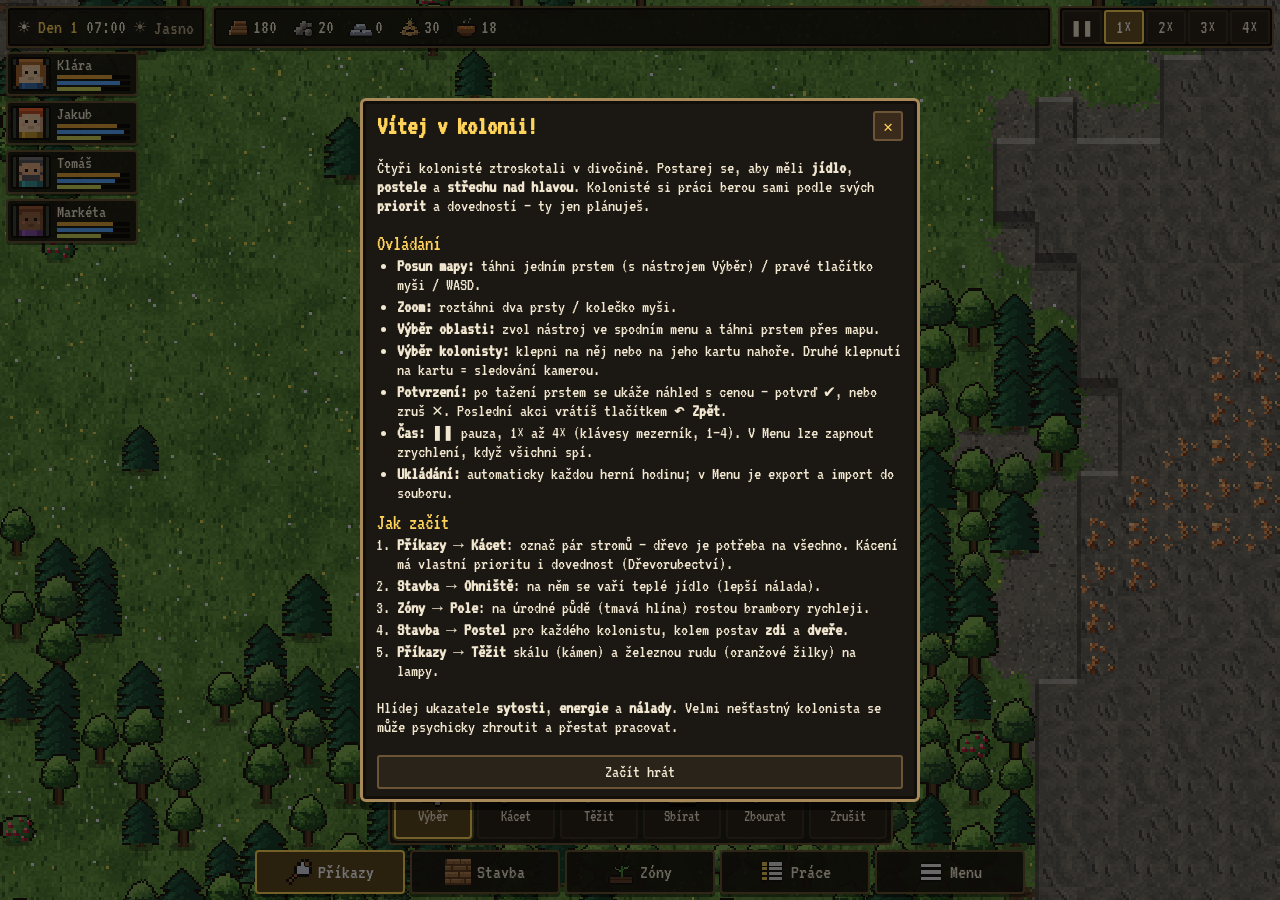
==== index.html @ eda62c25 "Phase 1: saving, batched building, lumberjacking, confirm/undo, 4x speed, perf - Save: autosave to l" ====
<!DOCTYPE html>
<html lang="cs">
<head>
  <meta charset="UTF-8">
  <meta name="viewport" content="width=device-width, initial-scale=1, maximum-scale=1, user-scalable=no, viewport-fit=cover">
  <meta name="mobile-web-app-capable" content="yes">
  <meta name="apple-mobile-web-app-capable" content="yes">
  <meta name="theme-color" content="#1b1712">
  <title>Kolonie – budovatelská survival hra</title>
  <link rel="preconnect" href="https://fonts.googleapis.com">
  <link href="https://fonts.googleapis.com/css2?family=VT323&display=swap" rel="stylesheet">
  <link rel="stylesheet" href="css/style.css">
</head>
<body>
  <canvas id="game"></canvas>

  <div id="topbar">
    <div id="clock" class="panel">
      <span id="sunIcon">☀️</span>
      <span id="dayLabel">Den 1</span>
      <span id="timeLabel">07:00</span>
      <span id="weatherLabel"></span>
    </div>
    <div id="resources" class="panel"></div>
    <div id="speed" class="panel"></div>
  </div>

  <div id="colonistBar"></div>
  <div id="infoPanel" class="panel hidden"></div>
  <div id="toasts"></div>
  <div id="pausedBadge">PAUZA</div>
  <div id="fastBadge">▶▶ Všichni spí – čas zrychlen</div>
  <input type="file" id="importFile" accept=".json,application/json" class="hidden">

  <div id="bottom">
    <div id="actionRow">
      <div id="toolHint" class="panel hidden"><span id="hintText"></span><button id="hintClose" class="x">✕</button></div>
      <div id="confirmBar" class="panel hidden">
        <span id="confirmText"></span>
        <button id="confirmOk" class="cbtn ok">✔ Potvrdit</button>
        <button id="confirmNo" class="cbtn no">✕ Zrušit</button>
      </div>
      <button id="undoBtn" class="panel hidden" title="Vrátit poslední akci (Ctrl+Z)">↶ Zpět</button>
    </div>
    <div id="toolRow"></div>
    <div id="tabRow"></div>
  </div>

  <div id="modal" class="hidden"></div>
  <div id="loading"><div>Generuji svět…</div></div>

  <script src="js/utils.js"></script>
  <script src="js/config.js"></script>
  <script src="js/world.js"></script>
  <script src="js/pathfinding.js"></script>
  <script src="js/time.js"></script>
  <script src="js/jobs.js"></script>
  <script src="js/sprites.js"></script>
  <script src="js/colonist.js"></script>
  <script src="js/camera.js"></script>
  <script src="js/tools.js"></script>
  <script src="js/input.js"></script>
  <script src="js/renderer.js"></script>
  <script src="js/ui.js"></script>
  <script src="js/save.js"></script>
  <script src="js/game.js"></script>
  <script src="js/main.js"></script>
</body>
</html>
---- css/style.css ----
:root {
  --bg: #1b1712;
  --panel: rgba(30, 25, 19, 0.92);
  --panel2: #2a231a;
  --border: #6b5536;
  --border-light: #a88a5a;
  --text: #f1e6cf;
  --muted: #b9a888;
  --accent: #ffd35a;
  --good: #7ee07e;
  --bad: #ff6b5e;
  --safe-b: env(safe-area-inset-bottom, 0px);
  --safe-t: env(safe-area-inset-top, 0px);
}
* { box-sizing: border-box; -webkit-tap-highlight-color: transparent; }
html, body {
  margin: 0; height: 100%; overflow: hidden; background: var(--bg); color: var(--text);
  font-family: 'VT323', 'Courier New', monospace; font-size: 18px;
  user-select: none; -webkit-user-select: none; touch-action: none; overscroll-behavior: none;
}
canvas#game { position: fixed; inset: 0; display: block; touch-action: none; image-rendering: pixelated; }
button { font-family: inherit; color: inherit; cursor: pointer; }
.hidden { display: none !important; }
.pix { image-rendering: pixelated; image-rendering: crisp-edges; }

.panel {
  background: var(--panel);
  border: 2px solid var(--border);
  box-shadow: inset 0 0 0 2px #120e0a, 0 3px 0 rgba(0,0,0,0.45);
  border-radius: 4px;
}

/* ---------- Horní lišta ---------- */
#topbar {
  position: fixed; top: calc(6px + var(--safe-t)); left: 6px; right: 6px;
  display: flex; gap: 6px; align-items: stretch; pointer-events: none; z-index: 5; flex-wrap: wrap;
}
#topbar > * { pointer-events: auto; }
#clock { display: flex; gap: 8px; align-items: center; padding: 2px 10px; font-size: 20px; white-space: nowrap; }
#dayLabel { color: var(--accent); }
#weatherLabel { color: var(--muted); }
#resources { display: flex; gap: 2px; align-items: center; padding: 2px 6px; flex: 1 1 auto; min-width: 0; overflow-x: auto; scrollbar-width: none; }
#resources::-webkit-scrollbar { display: none; }
.res { display: flex; align-items: center; gap: 3px; padding: 0 6px; font-size: 20px; white-space: nowrap; }
.res img { width: 24px; height: 24px; }
#speed { display: flex; gap: 2px; padding: 2px; }
.spd {
  background: var(--panel2); border: 2px solid #3d3122; min-width: 40px; height: 34px; font-size: 19px; border-radius: 3px; padding: 0 4px;
}
.spd.active { background: #6b5225; border-color: var(--accent); color: #fff; }

/* ---------- Kolonisté ---------- */
#colonistBar {
  position: fixed; top: calc(52px + var(--safe-t)); left: 6px; display: flex; flex-direction: column; gap: 5px; z-index: 5;
}
.ccard {
  display: flex; gap: 6px; align-items: center; width: 132px; padding: 3px 6px 3px 3px; cursor: pointer;
  background: var(--panel); border: 2px solid var(--border); border-radius: 4px; box-shadow: 0 2px 0 rgba(0,0,0,0.4);
}
.ccard.sel { border-color: var(--accent); background: rgba(70, 55, 22, 0.95); }
.ccard.alert { animation: blink 1s steps(2) infinite; }
@keyframes blink { 50% { border-color: var(--bad); } }
.portrait { width: 40px; height: 34px; background: #3b4a3a; border: 2px solid #120e0a; border-radius: 3px; object-fit: cover; }
.portrait.sm { width: 26px; height: 22px; vertical-align: middle; margin-right: 6px; }
.cinfo { flex: 1; min-width: 0; }
.cname { font-size: 18px; line-height: 16px; margin-bottom: 2px; white-space: nowrap; overflow: hidden; text-overflow: ellipsis; }
.mini { height: 4px; background: #0e0b08; margin-top: 2px; }
.mini i { display: block; height: 100%; }
.b-food { background: #e3a23b; }
.b-energy { background: #58a6ff; }

/* ---------- Info panel ---------- */
#infoPanel {
  position: fixed; top: calc(52px + var(--safe-t)); right: 6px; width: 300px; max-height: calc(100% - 250px);
  overflow-y: auto; padding: 8px 10px; z-index: 6; font-size: 18px;
}
.phead { display: flex; gap: 8px; align-items: center; margin-bottom: 4px; }
.phead > div { flex: 1; }
.ptitle { font-size: 22px; color: var(--accent); line-height: 20px; }
.psub { color: var(--muted); line-height: 16px; }
.psub small { font-size: 15px; }
.pact { background: #120e0a; padding: 3px 6px; margin: 4px 0 6px; border-left: 3px solid var(--good); }
.psec { margin: 8px 0 2px; color: var(--accent); border-bottom: 1px solid var(--border); }
.stat, .skill { display: flex; align-items: center; gap: 6px; height: 20px; }
.stat > span, .skill > span { width: 70px; white-space: nowrap; }
.skill > span { width: 112px; }
.stat > b, .skill > b { width: 26px; text-align: right; font-weight: normal; }
.bar, .sbar { flex: 1; height: 10px; background: #0e0b08; border: 1px solid #3d3122; position: relative; }
.bar i, .sbar i { position: absolute; left: 0; top: 0; bottom: 0; display: block; }
.sbar i { background: #8a7a52; }
.sbar u { position: absolute; left: 0; bottom: 0; height: 2px; background: var(--accent); }
.moodl { text-align: right; color: var(--muted); font-size: 16px; margin-top: -2px; }
.thoughts .th { display: flex; justify-content: space-between; line-height: 18px; }
.th.pos b { color: var(--good); }
.th.neg b { color: var(--bad); }
.th b { font-weight: normal; }
.pbtns { display: flex; gap: 6px; margin-top: 8px; }
.pbtns button, .menu button {
  flex: 1; background: var(--panel2); border: 2px solid var(--border); padding: 6px; font-size: 18px; border-radius: 3px;
}
.pbtns button:active, .menu button:active { background: #4a3a22; }
.ttab { width: 100%; border-collapse: collapse; }
.ttab td { padding: 1px 4px; border-bottom: 1px solid #3a2f22; }
.ttab td:first-child { color: var(--muted); width: 40%; }
.x { background: #3a2a1c; border: 2px solid var(--border); width: 30px; height: 30px; border-radius: 3px; font-size: 16px; flex: none; }

/* ---------- Spodní menu ---------- */
#bottom {
  position: fixed; left: 0; right: 0; bottom: 0; z-index: 7; padding: 0 6px calc(6px + var(--safe-b));
  display: flex; flex-direction: column; gap: 5px; pointer-events: none;
}
#bottom > * { pointer-events: auto; }
#bottom > #actionRow { display: flex; align-items: flex-end; justify-content: center; gap: 6px; pointer-events: none; position: relative; min-height: 0; }
#actionRow > * { pointer-events: auto; }
#toolHint, #confirmBar { display: flex; align-items: center; gap: 8px; padding: 4px 6px 4px 10px; max-width: 680px; font-size: 18px; line-height: 18px; min-width: 0; }
#confirmBar { border-color: var(--accent); flex-wrap: wrap; justify-content: flex-end; }
#confirmText { flex: 1 1 140px; }
#confirmText em { color: var(--bad); font-style: normal; }
#confirmBar i { color: var(--accent); font-style: normal; }
.cbtn { height: 40px; padding: 0 12px; font-size: 19px; border-radius: 3px; border: 2px solid var(--border); background: var(--panel2); white-space: nowrap; }
.cbtn.ok { background: #2f5a2c; border-color: #7ee07e; color: #fff; }
.cbtn.ok:disabled { opacity: 0.4; }
.cbtn.no { background: #5a2c28; border-color: #c9675e; }
#undoBtn { flex: none; height: 40px; padding: 0 12px; font-size: 19px; white-space: nowrap; }
#undoBtn:active { background: #4a3a22; }
#toolHint i { color: var(--accent); font-style: normal; }
#toolRow {
  display: flex; gap: 5px; overflow-x: auto; padding: 4px; scrollbar-width: none;
  background: var(--panel); border: 2px solid var(--border); border-radius: 4px; align-self: center; max-width: 100%;
}
#toolRow::-webkit-scrollbar { display: none; }
.tool {
  flex: none; display: flex; flex-direction: column; align-items: center; justify-content: flex-start; width: 78px; min-height: 74px; padding: 4px 2px;
  background: var(--panel2); border: 2px solid #3d3122; border-radius: 4px; line-height: 15px;
}
.tool img { width: 36px; height: 36px; margin-bottom: 2px; }
.tool .tname { font-size: 16px; text-align: center; }
.tool .tcost { font-size: 13px; color: var(--muted); text-align: center; line-height: 12px; }
.tool.active { background: #5d4720; border-color: var(--accent); box-shadow: 0 0 0 2px rgba(255,211,90,0.25); }
.tool:active { transform: translateY(1px); }
#tabRow { display: flex; gap: 5px; justify-content: center; }
.tab {
  flex: 1 1 0; max-width: 150px; display: flex; align-items: center; justify-content: center; gap: 6px; height: 44px; font-size: 20px;
  background: var(--panel); border: 2px solid var(--border); border-radius: 4px; box-shadow: 0 3px 0 rgba(0,0,0,0.45);
}
.tab img { width: 26px; height: 26px; }
.tab.active { background: #5d4720; border-color: var(--accent); color: #fff; }

/* ---------- Notifikace ---------- */
#toasts {
  position: fixed; top: calc(52px + var(--safe-t)); left: 50%; transform: translateX(-50%); z-index: 8;
  display: flex; flex-direction: column; gap: 4px; align-items: center; pointer-events: none; width: min(460px, calc(100% - 300px));
}
.toast {
  background: var(--panel); border: 2px solid var(--border); border-left-width: 6px; padding: 3px 10px; border-radius: 3px;
  font-size: 18px; transition: opacity .5s, transform .5s; animation: tin .25s ease-out; text-align: center;
}
.toast.good { border-left-color: var(--good); }
.toast.warn { border-left-color: var(--bad); color: #ffd7cf; }
.toast.info { border-left-color: #58a6ff; }
.toast.out { opacity: 0; transform: translateY(-8px); }
@keyframes tin { from { opacity: 0; transform: translateY(-8px); } }

#pausedBadge {
  position: fixed; top: calc(52px + var(--safe-t)); left: 50%; transform: translateX(-50%); display: none;
  font-size: 26px; color: var(--accent); text-shadow: 2px 2px 0 #000; z-index: 4; pointer-events: none; letter-spacing: 4px;
}
body.paused #pausedBadge { display: block; animation: blink2 1.2s steps(2) infinite; }
#fastBadge {
  position: fixed; bottom: calc(190px + var(--safe-b)); left: 50%; transform: translateX(-50%); display: none; white-space: nowrap;
  font-size: 20px; color: #bcd6ff; text-shadow: 2px 2px 0 #000; z-index: 4; pointer-events: none;
}
body.fast:not(.paused) #fastBadge { display: block; }
.menu b.on, b.on { color: var(--good); font-weight: normal; }
.menu b.off { color: var(--muted); font-weight: normal; }
@keyframes blink2 { 50% { opacity: 0.3; } }

/* ---------- Modální okna ---------- */
#modal {
  position: fixed; inset: 0; background: rgba(0,0,0,0.55); z-index: 20; display: flex; align-items: center; justify-content: center; padding: 10px;
}
.mbox {
  background: var(--bg); border: 3px solid var(--border-light); box-shadow: inset 0 0 0 3px #120e0a, 0 8px 0 rgba(0,0,0,0.5);
  border-radius: 6px; padding: 10px 14px; width: min(420px, 100%); max-height: 100%; overflow-y: auto;
}
.mbox.wide { width: min(640px, 100%); }
.mbox.help { width: min(560px, 100%); }
.mhead { display: flex; justify-content: space-between; align-items: center; font-size: 26px; color: var(--accent); margin-bottom: 6px; }
.mnote { color: var(--muted); font-size: 17px; line-height: 18px; }
.menu { display: flex; flex-direction: column; gap: 6px; margin-top: 8px; }
.hbody { line-height: 19px; }
.hbody h4 { color: var(--accent); margin: 10px 0 4px; font-weight: normal; font-size: 21px; }
.hbody ul, .hbody ol { padding-left: 20px; margin: 4px 0; }
.hbody li { margin-bottom: 3px; }
.ptable { overflow-x: auto; }
.ptable table { border-collapse: collapse; width: 100%; }
.ptable th { font-weight: normal; color: var(--muted); font-size: 16px; padding: 2px 4px; }
.ptable th .short { display: none; }
.ptable td { text-align: center; padding: 3px 2px; border-top: 1px solid #3a2f22; }
.ptable td small { display: block; color: var(--muted); font-size: 13px; line-height: 12px; }
.pname { text-align: left !important; white-space: nowrap; }
.prio { width: 44px; height: 36px; font-size: 22px; border-radius: 3px; border: 2px solid #3d3122; background: var(--panel2); }
.prio.p1, b.p1 { color: #ff8a4c; }
.prio.p2, b.p2 { color: #ffd35a; }
.prio.p3 { color: #c7e07e; }
.prio.p4, b.p4 { color: #9aa4a8; }
.prio.p0, b.p0 { color: #5d5448; }
.prio.p1 { border-color: #a85a2c; }

#loading {
  position: fixed; inset: 0; background: var(--bg); z-index: 50; display: flex; align-items: center; justify-content: center;
  font-size: 32px; color: var(--accent);
}

/* ---------- Mobil ---------- */
@media (max-width: 760px) {
  html, body { font-size: 16px; }
  #topbar { gap: 4px; left: 4px; right: 4px; }
  #clock { font-size: 18px; padding: 0 6px; gap: 5px; order: 1; }
  #speed { order: 2; margin-left: auto; }
  #resources { order: 3; flex-basis: 100%; justify-content: space-between; }
  .res { font-size: 18px; padding: 0 2px; }
  .res img { width: 20px; height: 20px; }
  .spd { min-width: 32px; height: 30px; font-size: 17px; padding: 0 2px; }
  .cbtn, #undoBtn { font-size: 17px; padding: 0 8px; }
  .ptable th .full { display: none; }
  .ptable th .short { display: inline; }
  .ptable th { font-size: 14px; padding: 2px 0; }
  .ptable td { padding: 3px 1px; }
  .prio { width: 38px; height: 36px; font-size: 20px; }
  .pname .portrait { display: none; }
  .pname { max-width: 74px; overflow: hidden; text-overflow: ellipsis; }
  .mbox { padding: 8px 8px; }
  #toolHint, #confirmBar { font-size: 16px; line-height: 16px; }
  .skill > span { width: 100px; }
  #colonistBar { top: calc(84px + var(--safe-t)); left: 4px; }
  .ccard { width: auto; padding: 2px; }
  .ccard .cinfo { display: none; }
  .portrait { width: 36px; height: 30px; }
  #infoPanel { top: calc(84px + var(--safe-t)); left: 50px; right: 4px; width: auto; max-height: calc(100% - 360px - var(--safe-b)); min-height: 120px; }
  #toasts { top: calc(88px + var(--safe-t)); width: calc(100% - 110px); }
  .toast { font-size: 16px; }
  .tool { width: 66px; min-height: 66px; }
  .tool img { width: 30px; height: 30px; }
  .tool .tname { font-size: 15px; }
  .tab { font-size: 16px; height: 40px; gap: 3px; padding: 0 2px; }
  .tab img { width: 22px; height: 22px; }
}
@media (max-width: 420px) {
  .tab span { display: none; }
  #weatherLabel { display: none; }
}
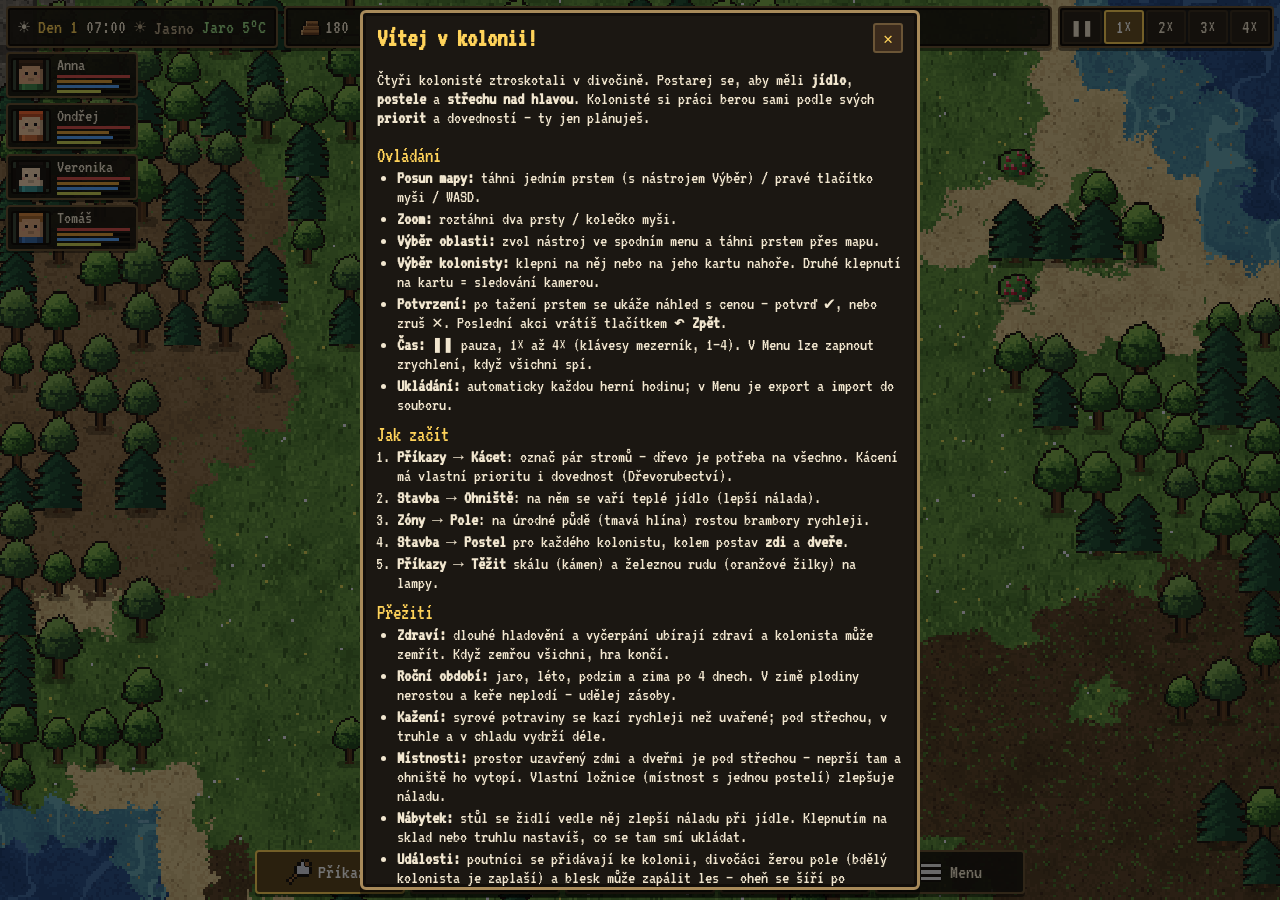
==== commit 858e1f51: "Phase 2: health and death, seasons, spoilage, rooms, events, furniture - Health: starvation and exha" ====
--- a/index.html
+++ b/index.html
@@ -20,6 +20,7 @@
       <span id="dayLabel">Den 1</span>
       <span id="timeLabel">07:00</span>
       <span id="weatherLabel"></span>
+      <span id="seasonLabel"></span>
     </div>
     <div id="resources" class="panel"></div>
     <div id="speed" class="panel"></div>
@@ -54,9 +55,12 @@
   <script src="js/world.js"></script>
   <script src="js/pathfinding.js"></script>
   <script src="js/time.js"></script>
+  <script src="js/fire.js"></script>
   <script src="js/jobs.js"></script>
   <script src="js/sprites.js"></script>
   <script src="js/colonist.js"></script>
+  <script src="js/animals.js"></script>
+  <script src="js/events.js"></script>
   <script src="js/camera.js"></script>
   <script src="js/tools.js"></script>
   <script src="js/input.js"></script>
--- a/css/style.css
+++ b/css/style.css
@@ -39,6 +39,14 @@
 #clock { display: flex; gap: 8px; align-items: center; padding: 2px 10px; font-size: 20px; white-space: nowrap; }
 #dayLabel { color: var(--accent); }
 #weatherLabel { color: var(--muted); }
+#seasonLabel.s0 { color: #9fe08a; }
+#seasonLabel.s1 { color: #ffd35a; }
+#seasonLabel.s2 { color: #e9955a; }
+#seasonLabel.s3 { color: #a9d4ff; }
+.filters { display: grid; grid-template-columns: repeat(auto-fill, minmax(84px, 1fr)); gap: 4px; margin: 4px 0; }
+.fbtn { display: flex; align-items: center; gap: 4px; padding: 4px; font-size: 16px; background: var(--panel2); border: 2px solid #3d3122; border-radius: 3px; opacity: 0.45; min-height: 36px; }
+.fbtn.on { opacity: 1; border-color: var(--good); }
+.fbtn img { width: 20px; height: 20px; }
 #resources { display: flex; gap: 2px; align-items: center; padding: 2px 6px; flex: 1 1 auto; min-width: 0; overflow-x: auto; scrollbar-width: none; }
 #resources::-webkit-scrollbar { display: none; }
 .res { display: flex; align-items: center; gap: 3px; padding: 0 6px; font-size: 20px; white-space: nowrap; }
@@ -64,8 +72,9 @@
 .portrait.sm { width: 26px; height: 22px; vertical-align: middle; margin-right: 6px; }
 .cinfo { flex: 1; min-width: 0; }
 .cname { font-size: 18px; line-height: 16px; margin-bottom: 2px; white-space: nowrap; overflow: hidden; text-overflow: ellipsis; }
-.mini { height: 4px; background: #0e0b08; margin-top: 2px; }
+.mini { height: 3px; background: #0e0b08; margin-top: 2px; }
 .mini i { display: block; height: 100%; }
+.b-health { background: #d9534f; }
 .b-food { background: #e3a23b; }
 .b-energy { background: #58a6ff; }
 
@@ -250,3 +259,6 @@
   .tab span { display: none; }
   #weatherLabel { display: none; }
 }
+@media (max-width: 760px) {
+  #clock { flex-wrap: wrap; row-gap: 0; max-width: 58%; line-height: 18px; }
+}
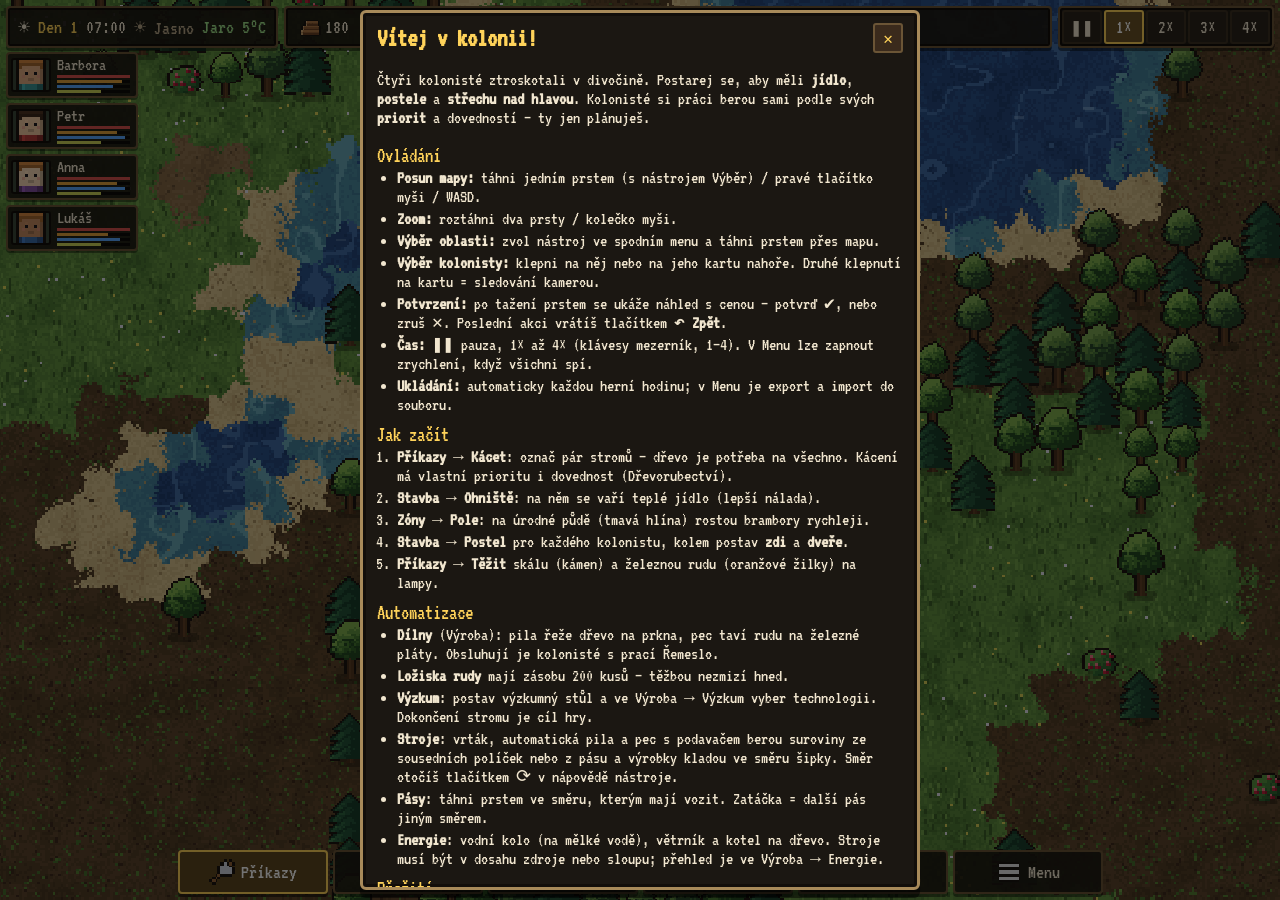
==== commit d1c3e025: "Phase 3: automation – machines, belts, power, research - Structures carry their own state (buffers, " ====
--- a/index.html
+++ b/index.html
@@ -35,7 +35,7 @@
 
   <div id="bottom">
     <div id="actionRow">
-      <div id="toolHint" class="panel hidden"><span id="hintText"></span><button id="hintClose" class="x">✕</button></div>
+      <div id="toolHint" class="panel hidden"><span id="hintText"></span><button id="rotBtn" class="cbtn hidden" title="Otočit stavbu (R)">⟳ →</button><button id="hintClose" class="x">✕</button></div>
       <div id="confirmBar" class="panel hidden">
         <span id="confirmText"></span>
         <button id="confirmOk" class="cbtn ok">✔ Potvrdit</button>
@@ -56,6 +56,9 @@
   <script src="js/pathfinding.js"></script>
   <script src="js/time.js"></script>
   <script src="js/fire.js"></script>
+  <script src="js/machines.js"></script>
+  <script src="js/power.js"></script>
+  <script src="js/research.js"></script>
   <script src="js/jobs.js"></script>
   <script src="js/sprites.js"></script>
   <script src="js/colonist.js"></script>
--- a/css/style.css
+++ b/css/style.css
@@ -43,6 +43,23 @@
 #seasonLabel.s1 { color: #ffd35a; }
 #seasonLabel.s2 { color: #e9955a; }
 #seasonLabel.s3 { color: #a9d4ff; }
+.res.low span { color: var(--bad); }
+.res[title^="Energie"], .res[title^="Probíhající"] { cursor: pointer; }
+.target { display: flex; align-items: center; gap: 6px; margin: 4px 0; }
+.target b { flex: 1; text-align: center; font-weight: normal; color: var(--accent); }
+.target button { width: 56px; height: 38px; font-size: 18px; background: var(--panel2); border: 2px solid var(--border); border-radius: 3px; }
+.techs { display: grid; grid-template-columns: repeat(auto-fill, minmax(230px, 1fr)); gap: 6px; }
+.tech, .net { text-align: left; padding: 6px 8px; background: var(--panel2); border: 2px solid #3d3122; border-radius: 4px; font-size: 17px; line-height: 17px; }
+.tech.avail { border-color: var(--border-light); }
+.tech.cur { border-color: #58a6ff; background: #1f2c3c; }
+.tech.done { border-color: #3f6f3f; }
+.tech.lock { opacity: 0.55; }
+.tn { display: flex; justify-content: space-between; gap: 8px; font-size: 20px; color: var(--accent); margin-bottom: 2px; }
+.tn small { color: var(--muted); font-size: 16px; white-space: nowrap; }
+.td { color: var(--text); margin-bottom: 4px; }
+.td i { color: var(--bad); font-style: normal; }
+.net { margin-bottom: 6px; }
+.net .jump { margin-top: 4px; padding: 4px 10px; font-size: 17px; background: var(--bg); border: 2px solid var(--border); border-radius: 3px; }
 .filters { display: grid; grid-template-columns: repeat(auto-fill, minmax(84px, 1fr)); gap: 4px; margin: 4px 0; }
 .fbtn { display: flex; align-items: center; gap: 4px; padding: 4px; font-size: 16px; background: var(--panel2); border: 2px solid #3d3122; border-radius: 3px; opacity: 0.45; min-height: 36px; }
 .fbtn.on { opacity: 1; border-color: var(--good); }
@@ -143,8 +160,10 @@
   background: var(--panel2); border: 2px solid #3d3122; border-radius: 4px; line-height: 15px;
 }
 .tool img { width: 36px; height: 36px; margin-bottom: 2px; }
-.tool .tname { font-size: 16px; text-align: center; }
+.tool .tname { font-size: 16px; text-align: center; overflow-wrap: anywhere; }
 .tool .tcost { font-size: 13px; color: var(--muted); text-align: center; line-height: 12px; }
+.tool.locked { opacity: 0.5; }
+.tool.act { border-color: #4f6a8a; background: #233040; }
 .tool.active { background: #5d4720; border-color: var(--accent); box-shadow: 0 0 0 2px rgba(255,211,90,0.25); }
 .tool:active { transform: translateY(1px); }
 #tabRow { display: flex; gap: 5px; justify-content: center; }
@@ -234,9 +253,10 @@
   .cbtn, #undoBtn { font-size: 17px; padding: 0 8px; }
   .ptable th .full { display: none; }
   .ptable th .short { display: inline; }
-  .ptable th { font-size: 14px; padding: 2px 0; }
+  .ptable th { font-size: 13px; padding: 2px 0; }
   .ptable td { padding: 3px 1px; }
-  .prio { width: 38px; height: 36px; font-size: 20px; }
+  .prio { width: 32px; height: 34px; font-size: 19px; }
+  .ptable td small { font-size: 12px; }
   .pname .portrait { display: none; }
   .pname { max-width: 74px; overflow: hidden; text-overflow: ellipsis; }
   .mbox { padding: 8px 8px; }
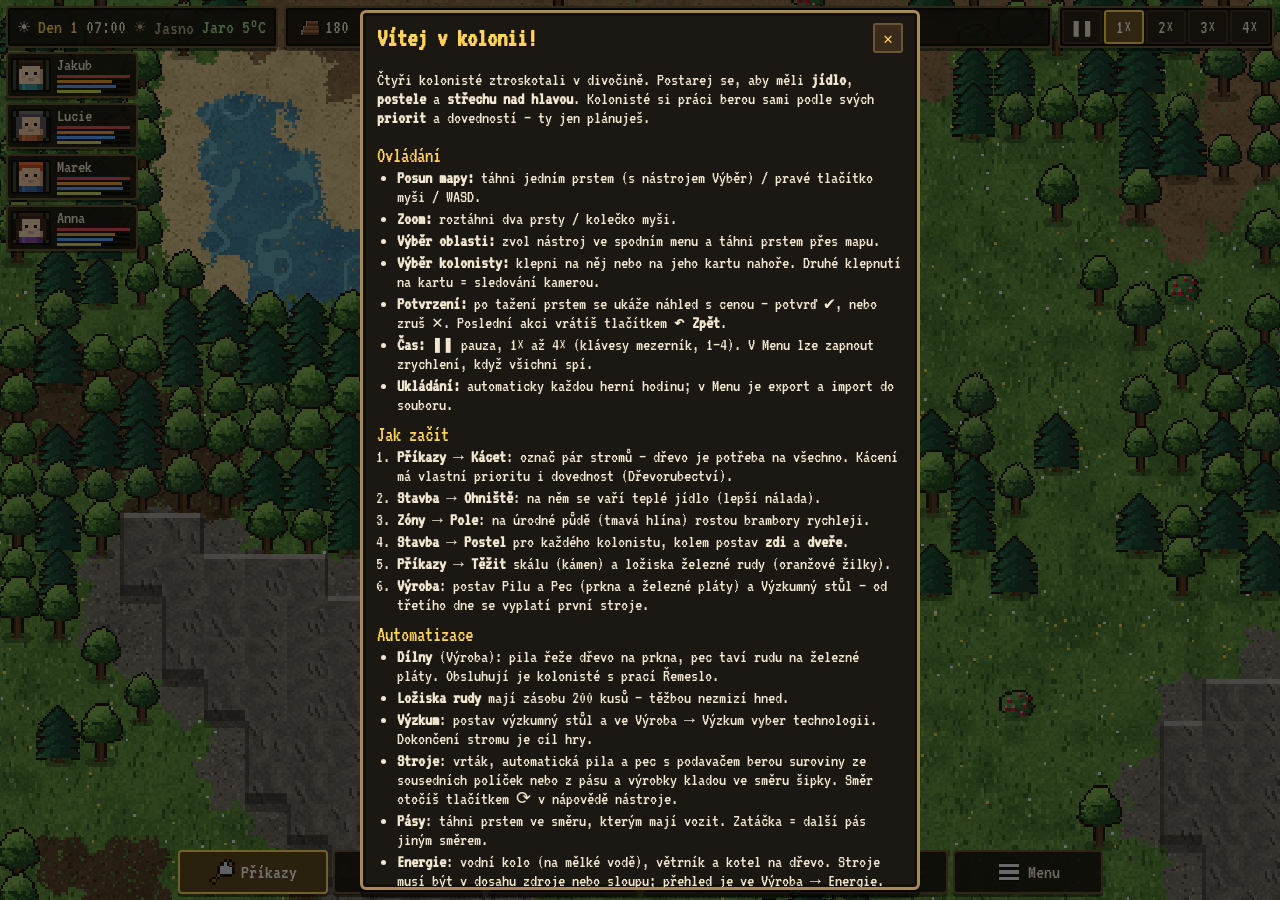
==== commit ebe16bd8: "Phase 4: embedded font, GitHub Pages workflow, README and help - VT323 font ships with the game (fon" ====
--- a/index.html
+++ b/index.html
@@ -7,8 +7,6 @@
   <meta name="apple-mobile-web-app-capable" content="yes">
   <meta name="theme-color" content="#1b1712">
   <title>Kolonie – budovatelská survival hra</title>
-  <link rel="preconnect" href="https://fonts.googleapis.com">
-  <link href="https://fonts.googleapis.com/css2?family=VT323&display=swap" rel="stylesheet">
   <link rel="stylesheet" href="css/style.css">
 </head>
 <body>
--- a/css/style.css
+++ b/css/style.css
@@ -1,3 +1,14 @@
+/* Písmo VT323 (SIL Open Font License, viz fonts/OFL.txt) – součást hry, žádná vnější závislost */
+@font-face {
+  font-family: 'VT323'; font-style: normal; font-weight: 400; font-display: swap;
+  src: url(../fonts/vt323-latin-ext.woff2) format('woff2');
+  unicode-range: U+0100-02BA, U+02BD-02C5, U+02C7-02CC, U+02CE-02D7, U+02DD-02FF, U+0304, U+0308, U+0329, U+1D00-1DBF, U+1E00-1E9F, U+1EF2-1EFF, U+2020, U+20A0-20AB, U+20AD-20C4, U+2113, U+2C60-2C7F, U+A720-A7FF;
+}
+@font-face {
+  font-family: 'VT323'; font-style: normal; font-weight: 400; font-display: swap;
+  src: url(../fonts/vt323-latin.woff2) format('woff2');
+  unicode-range: U+0000-00FF, U+0131, U+0152-0153, U+02BB-02BC, U+02C6, U+02DA, U+02DC, U+0304, U+0308, U+0329, U+2000-206F, U+20AC, U+2122, U+2191, U+2193, U+2212, U+2215, U+FEFF, U+FFFD;
+}
 :root {
   --bg: #1b1712;
   --panel: rgba(30, 25, 19, 0.92);
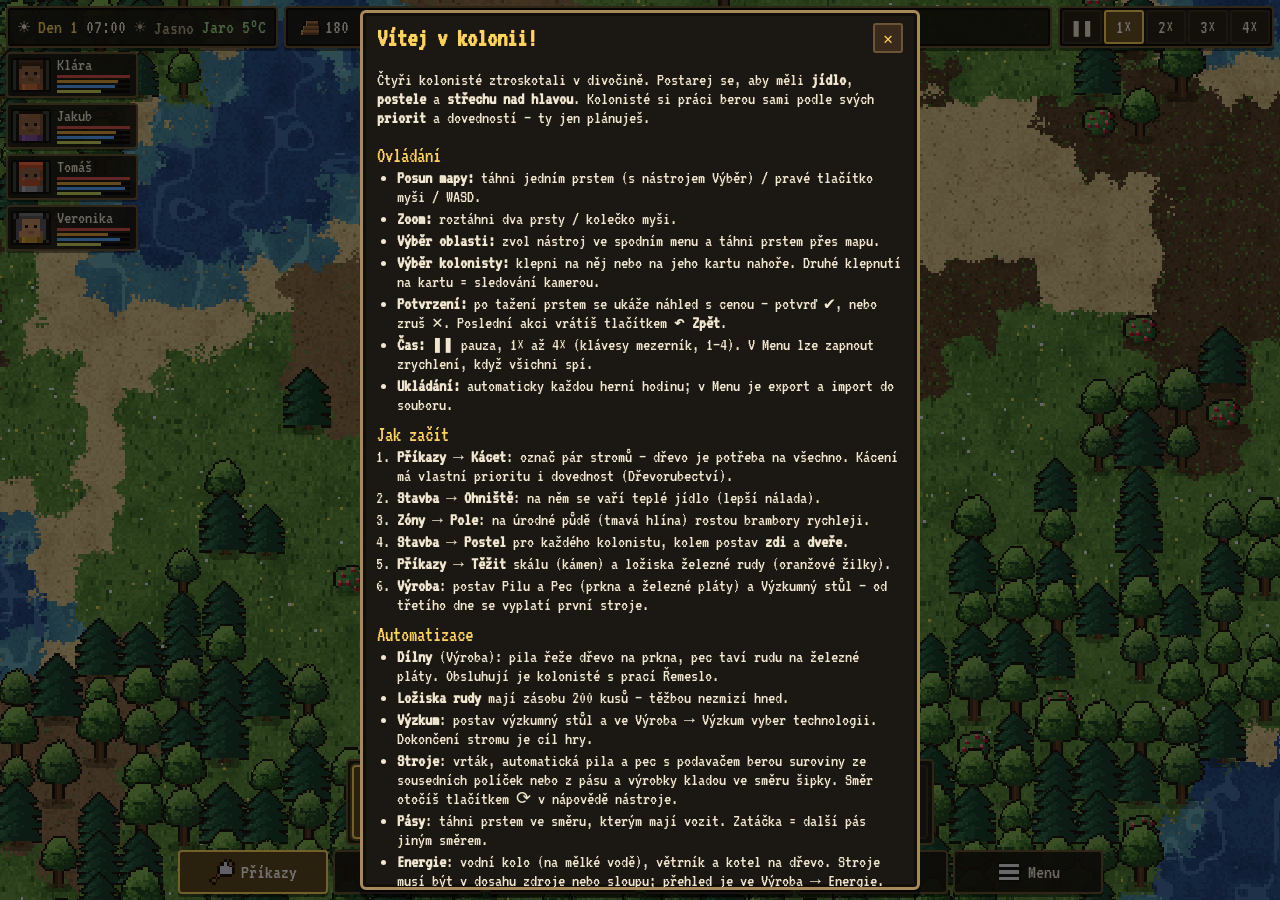
==== commit 168ea3bc: "Phase 5b: trader, raids and defence, machine maintenance, pollution Trading caravan with a barter wi" ====
--- a/index.html
+++ b/index.html
@@ -57,6 +57,9 @@
   <script src="js/machines.js"></script>
   <script src="js/power.js"></script>
   <script src="js/research.js"></script>
+  <script src="js/pollution.js"></script>
+  <script src="js/trade.js"></script>
+  <script src="js/combat.js"></script>
   <script src="js/jobs.js"></script>
   <script src="js/sprites.js"></script>
   <script src="js/colonist.js"></script>
--- a/css/style.css
+++ b/css/style.css
@@ -55,6 +55,15 @@
 #seasonLabel.s2 { color: #e9955a; }
 #seasonLabel.s3 { color: #a9d4ff; }
 .res.low span { color: var(--bad); }
+.res.trade { cursor: pointer; border: 2px solid var(--good); border-radius: 3px; animation: blink2 1.4s steps(2) 6; }
+table.trade td { padding: 2px 3px; }
+table.trade .pname img { width: 22px; height: 22px; vertical-align: middle; }
+table.trade .pname small { display: block; color: var(--muted); font-size: 13px; line-height: 12px; }
+.step { white-space: nowrap; }
+.step button { width: 34px; height: 34px; font-size: 20px; background: var(--panel2); border: 2px solid var(--border); border-radius: 3px; }
+.step b { display: inline-block; min-width: 30px; font-weight: normal; color: var(--accent); }
+.tsum { margin: 8px 0 2px; text-align: center; font-size: 19px; }
+.menu button:disabled { opacity: 0.4; }
 .res[title^="Energie"], .res[title^="Probíhající"] { cursor: pointer; }
 .target { display: flex; align-items: center; gap: 6px; margin: 4px 0; }
 .target b { flex: 1; text-align: center; font-weight: normal; color: var(--accent); }
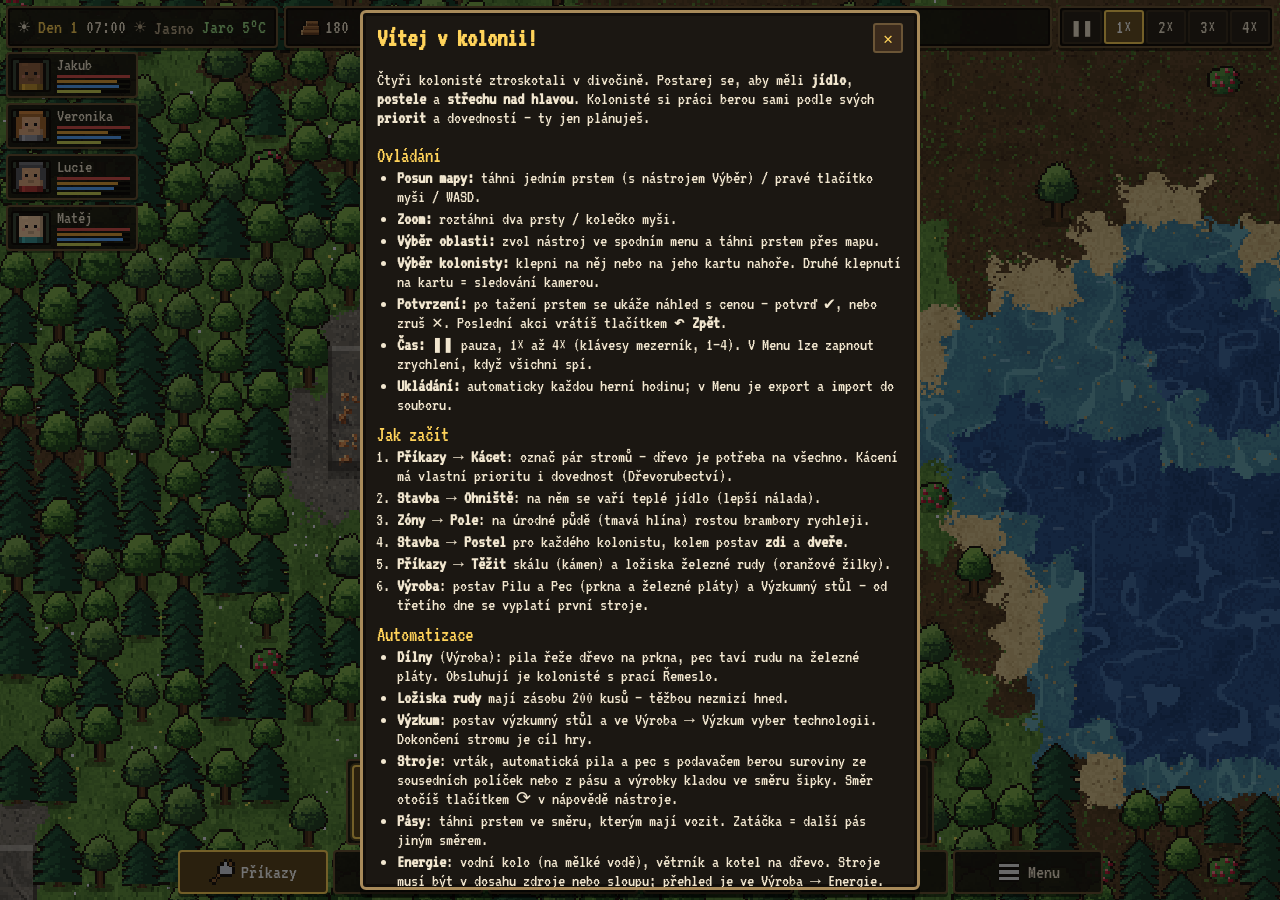
==== commit 1e0d2f21: "Phase 5c: splitter, sorter, underground belt, rails with carts, relationships Co-Authored-By: Claude" ====
--- a/index.html
+++ b/index.html
@@ -60,6 +60,8 @@
   <script src="js/pollution.js"></script>
   <script src="js/trade.js"></script>
   <script src="js/combat.js"></script>
+  <script src="js/carts.js"></script>
+  <script src="js/social.js"></script>
   <script src="js/jobs.js"></script>
   <script src="js/sprites.js"></script>
   <script src="js/colonist.js"></script>
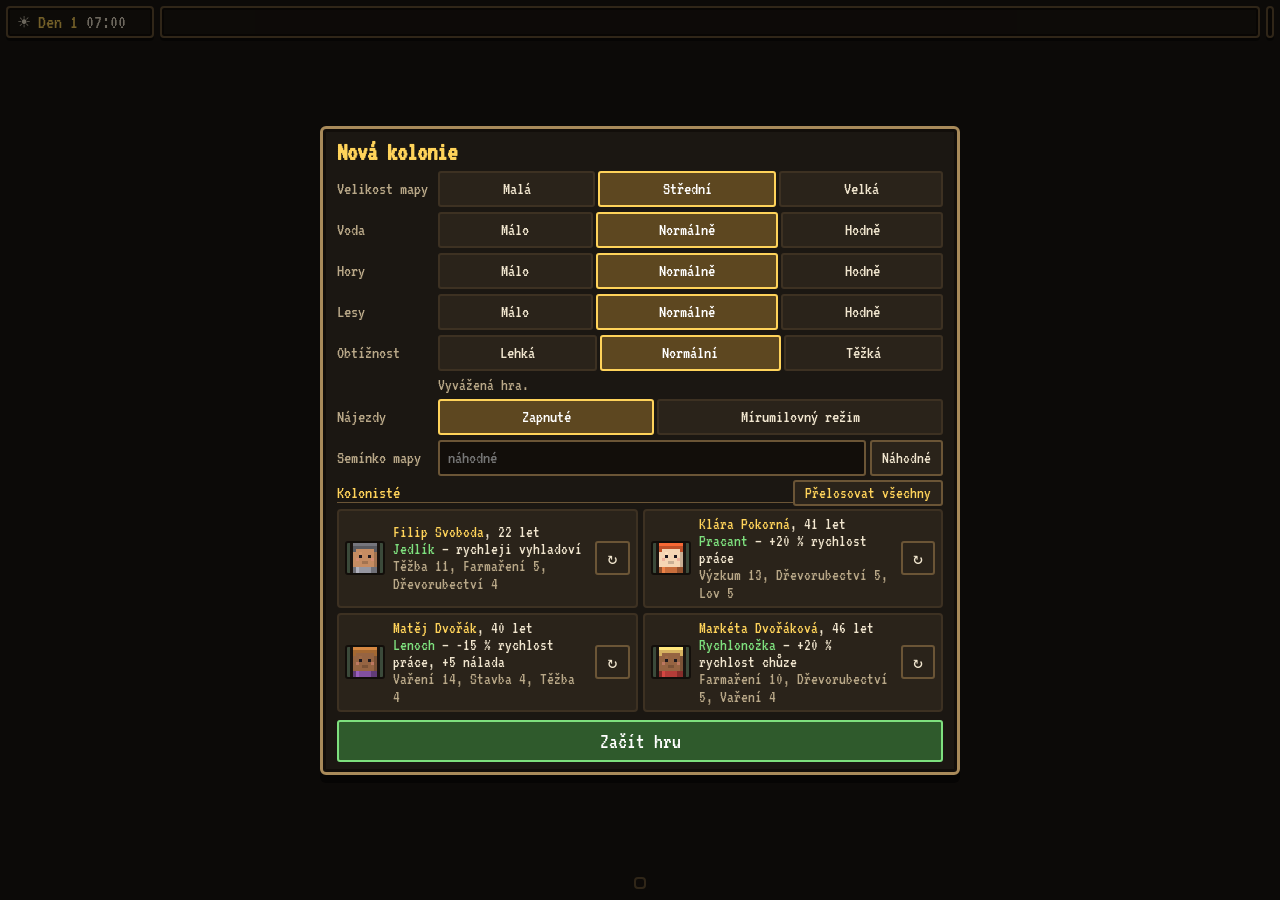
==== commit 8f41434f: "Phase 5d: overviews, sound, new game settings, tutorial quests - Overview: minimap with tap-to-jump," ====
--- a/index.html
+++ b/index.html
@@ -26,6 +26,8 @@
 
   <div id="colonistBar"></div>
   <div id="infoPanel" class="panel hidden"></div>
+  <div id="quest" class="panel hidden"></div>
+  <canvas id="minimap" width="120" height="120" class="hidden"></canvas>
   <div id="toasts"></div>
   <div id="pausedBadge">PAUZA</div>
   <div id="fastBadge">▶▶ Všichni spí – čas zrychlen</div>
@@ -62,6 +64,8 @@
   <script src="js/combat.js"></script>
   <script src="js/carts.js"></script>
   <script src="js/social.js"></script>
+  <script src="js/sound.js"></script>
+  <script src="js/quests.js"></script>
   <script src="js/jobs.js"></script>
   <script src="js/sprites.js"></script>
   <script src="js/colonist.js"></script>
--- a/css/style.css
+++ b/css/style.css
@@ -260,6 +260,45 @@
   font-size: 32px; color: var(--accent);
 }
 
+/* ---------- Úkoly, minimapa, přehledy, nová hra ---------- */
+#quest { position: fixed; top: calc(52px + var(--safe-t)); left: 146px; width: 300px; padding: 5px 8px; z-index: 5; font-size: 17px; line-height: 17px; border-color: #58a6ff; }
+.qh { display: flex; gap: 6px; align-items: flex-start; justify-content: space-between; color: var(--accent); font-size: 19px; }
+.qh b { font-weight: normal; }
+.qh .x { width: 24px; height: 24px; font-size: 13px; }
+.qd i { color: var(--good); font-style: normal; }
+#minimap { position: fixed; right: 6px; bottom: calc(150px + var(--safe-b)); width: 150px; height: 150px; z-index: 5; image-rendering: pixelated; border: 2px solid var(--border); background: #000; box-shadow: 0 3px 0 rgba(0,0,0,0.45); touch-action: none; cursor: crosshair; }
+.seg { display: flex; gap: 3px; flex-wrap: wrap; }
+.seg button { flex: 1 1 auto; min-height: 36px; padding: 2px 8px; font-size: 18px; background: var(--panel2); border: 2px solid #3d3122; border-radius: 3px; }
+.seg button.on { background: #5d4720; border-color: var(--accent); color: #fff; }
+.otabs { margin-bottom: 8px; }
+.ovmap { width: min(100%, 440px); aspect-ratio: 1; display: block; margin: 0 auto; image-rendering: pixelated; border: 2px solid var(--border); cursor: crosshair; }
+.ovgraph { width: 100%; height: auto; display: block; border: 2px solid var(--border); }
+.legend { display: flex; flex-wrap: wrap; gap: 4px; margin-top: 6px; }
+.legend .fbtn { flex: 0 0 auto; }
+.alerts { max-height: 60vh; overflow-y: auto; }
+.al { display: flex; gap: 8px; align-items: center; padding: 3px 6px; border-left: 4px solid #58a6ff; margin-bottom: 3px; background: var(--panel2); line-height: 17px; }
+.al.warn { border-left-color: var(--bad); } .al.good { border-left-color: var(--good); }
+.al small { color: var(--muted); white-space: nowrap; font-size: 15px; }
+.al span { flex: 1; }
+.al .jump { padding: 2px 8px; font-size: 16px; background: var(--bg); border: 2px solid var(--border); border-radius: 3px; }
+.ng { display: grid; grid-template-columns: auto 1fr; gap: 5px 10px; align-items: center; }
+.ng label { color: var(--muted); white-space: nowrap; }
+.seedrow { display: flex; gap: 4px; }
+.seedrow input { flex: 1; min-width: 0; height: 36px; background: #120e0a; color: var(--text); border: 2px solid var(--border); border-radius: 3px; font: inherit; padding: 0 8px; }
+.seedrow button, .mini-btn { padding: 2px 10px; min-height: 34px; font-size: 17px; background: var(--panel2); border: 2px solid var(--border); border-radius: 3px; }
+.psec .mini-btn { float: right; min-height: 26px; margin-top: -4px; }
+.roster { display: grid; grid-template-columns: repeat(auto-fill, minmax(260px, 1fr)); gap: 5px; margin: 6px 0; }
+.rc { display: flex; gap: 8px; align-items: center; padding: 4px 6px; background: var(--panel2); border: 2px solid #3d3122; border-radius: 4px; line-height: 17px; font-size: 17px; }
+.rc > div { flex: 1; min-width: 0; }
+.rc b { color: var(--accent); font-weight: normal; }
+.rc i { color: var(--good); font-style: normal; }
+.menu button.primary { background: #2f5a2c; border-color: #7ee07e; color: #fff; font-size: 22px; padding: 8px; }
+.volrow { display: flex; align-items: center; gap: 8px; padding: 0 2px; }
+.volrow span { flex: 1; }
+.volrow b { min-width: 56px; text-align: center; font-weight: normal; color: var(--accent); }
+.volrow button { width: 44px; height: 36px; font-size: 20px; background: var(--panel2); border: 2px solid var(--border); border-radius: 3px; }
+@media (max-width: 1100px) { body.quest-open #toasts { top: calc(120px + var(--safe-t)); } }
+
 /* ---------- Mobil ---------- */
 @media (max-width: 760px) {
   html, body { font-size: 16px; }
@@ -271,6 +310,14 @@
   .res img { width: 20px; height: 20px; }
   .spd { min-width: 32px; height: 30px; font-size: 17px; padding: 0 2px; }
   .cbtn, #undoBtn { font-size: 17px; padding: 0 8px; }
+  #quest { top: calc(84px + var(--safe-t)); left: 50px; right: 4px; width: auto; font-size: 15px; line-height: 15px; }
+  .qh { font-size: 17px; }
+  body.info-open #quest { display: none; }
+  body.quest-open #toasts { top: calc(160px + var(--safe-t)); }
+  #minimap { width: 110px; height: 110px; bottom: calc(206px + var(--safe-b)); right: 4px; }
+  .ng { grid-template-columns: 1fr; gap: 2px; }
+  .ng label { margin-top: 4px; }
+  .seg button { font-size: 16px; padding: 2px 4px; }
   .ptable th .full { display: none; }
   .ptable th .short { display: inline; }
   .ptable th { font-size: 13px; padding: 2px 0; }
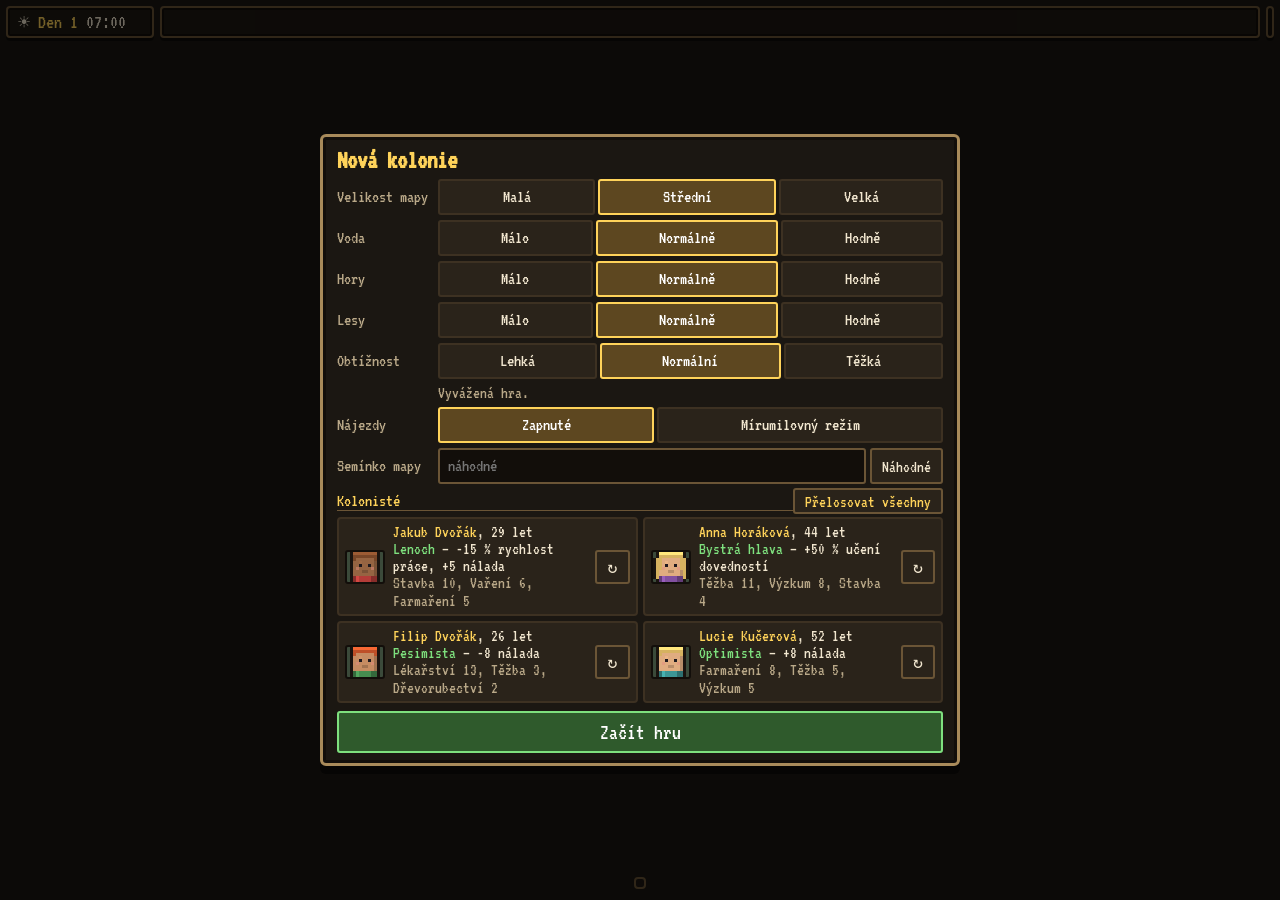
==== commit b6ec97c4: "Late game and content: electricity, greenhouses, harvester, assembler, rescue goal, crops, diseases " ====
--- a/index.html
+++ b/index.html
@@ -55,6 +55,8 @@
   <script src="js/world.js"></script>
   <script src="js/pathfinding.js"></script>
   <script src="js/time.js"></script>
+  <script src="js/crops.js"></script>
+  <script src="js/medicine.js"></script>
   <script src="js/fire.js"></script>
   <script src="js/machines.js"></script>
   <script src="js/power.js"></script>
--- a/css/style.css
+++ b/css/style.css
@@ -84,6 +84,9 @@
 .fbtn { display: flex; align-items: center; gap: 4px; padding: 4px; font-size: 16px; background: var(--panel2); border: 2px solid #3d3122; border-radius: 3px; opacity: 0.45; min-height: 36px; }
 .fbtn.on { opacity: 1; border-color: var(--good); }
 .fbtn img { width: 20px; height: 20px; }
+.filters.crops { grid-template-columns: repeat(auto-fill, minmax(124px, 1fr)); }
+.fbtn small { display: block; font-size: 13px; line-height: 12px; color: var(--muted); }
+.fbtn span { text-align: left; }
 #resources { display: flex; gap: 2px; align-items: center; padding: 2px 6px; flex: 1 1 auto; min-width: 0; overflow-x: auto; scrollbar-width: none; }
 #resources::-webkit-scrollbar { display: none; }
 .res { display: flex; align-items: center; gap: 3px; padding: 0 6px; font-size: 20px; white-space: nowrap; }
